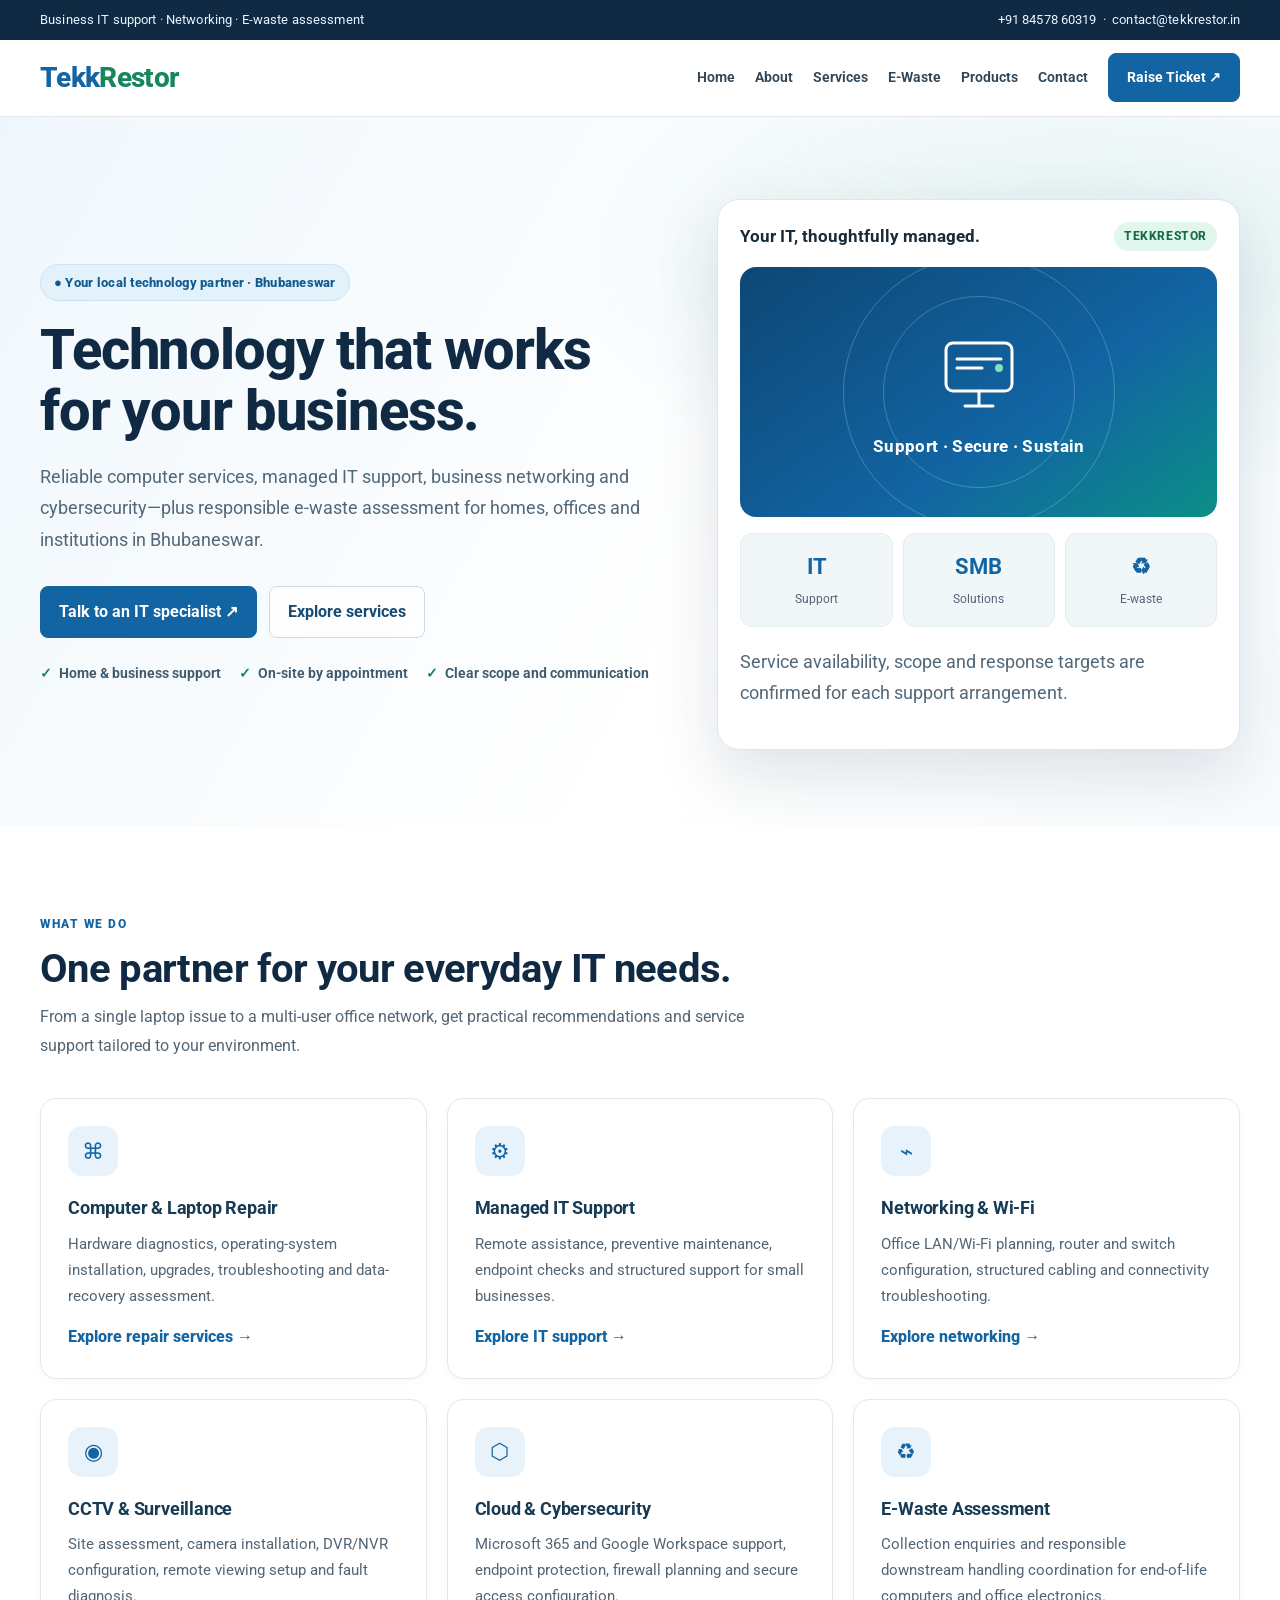
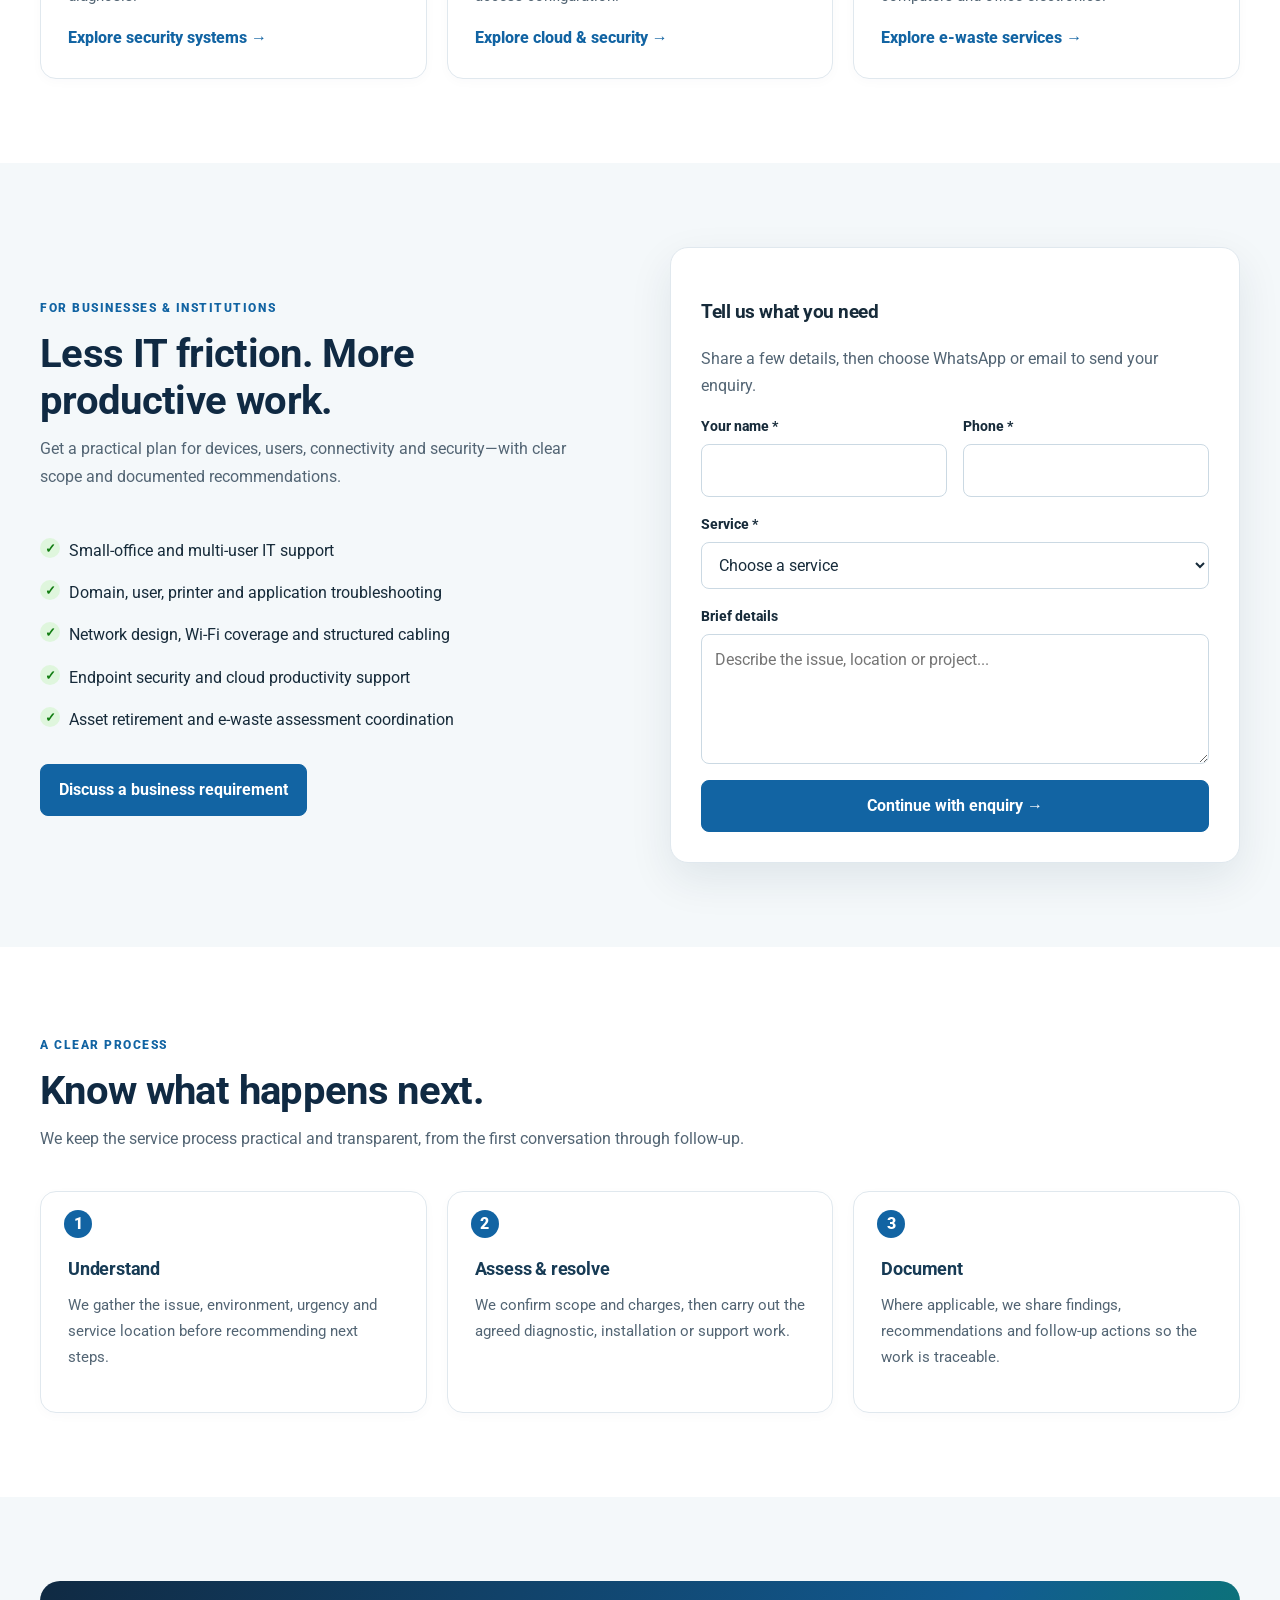
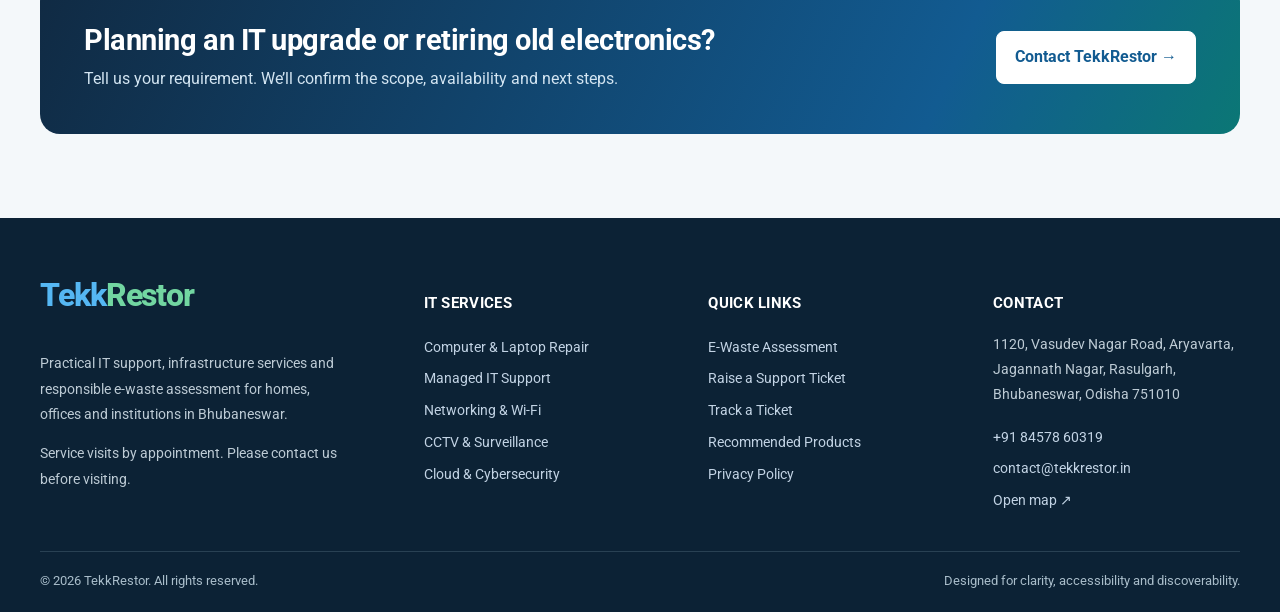
==== index.html @ 8ef77515 "Fix stylesheet link path in index.html" ====
<!doctype html>
<html lang="en-IN">
<head>
<meta charset="utf-8"><meta name="viewport" content="width=device-width,initial-scale=1">
<title>TekkRestor | Business IT Support, Computer Repair & E-Waste Bhubaneswar</title>
<meta name="description" content="TekkRestor provides computer repair, managed IT support, office networking, cybersecurity and e-waste assessment in Bhubaneswar, Odisha. Contact us for service enquiries.">
<link rel="canonical" href="https://tekkrestor.in/">
<meta name="theme-color" content="#1264a3"><meta property="og:type" content="website"><meta property="og:site_name" content="TekkRestor"><meta property="og:title" content="TekkRestor | Business IT Support & E-Waste Bhubaneswar"><meta property="og:description" content="Practical IT support, networking, cybersecurity and responsible e-waste assessment in Bhubaneswar."><meta property="og:url" content="https://tekkrestor.in/"><meta name="twitter:card" content="summary">
<script type="application/ld+json">{"@context":"https://schema.org","@type":"LocalBusiness","name":"TekkRestor","url":"https://tekkrestor.in/","telephone":"+91-8457860319","email":"contact@tekkrestor.in","address":{"@type":"PostalAddress","streetAddress":"1120, Vasudev Nagar Road, Aryavarta, Jagannath Nagar, Rasulgarh","addressLocality":"Bhubaneswar","addressRegion":"Odisha","postalCode":"751010","addressCountry":"IN"},"areaServed":[{"@type":"City","name":"Bhubaneswar"},{"@type":"AdministrativeArea","name":"Odisha"}],"description":"Computer repair, IT support, networking, cybersecurity and e-waste assessment services in Bhubaneswar, Odisha."}</script>
<link rel="stylesheet" href="assets/style.css">
<link rel="preconnect" href="https://fonts.googleapis.com">
<link rel="preconnect" href="https://fonts.gstatic.com" crossorigin>
<link href="https://fonts.googleapis.com/css2?family=Roboto:wght@400;500;600;700;800;900&display=swap" rel="stylesheet">
</head><body>
<div class="topbar"><div class="container"><span>Business IT support · Networking · E-waste assessment</span><span><a href="tel:+918457860319">+91 84578 60319</a> &nbsp;·&nbsp; <a href="mailto:contact@tekkrestor.in">contact@tekkrestor.in</a></span></div></div>
<header class="site-header"><div class="container nav"><a class="brand" href="/" aria-label="TekkRestor home"><span class="tekk">Tekk</span><span class="restor">Restor</span></a><button class="menu-toggle" aria-label="Toggle navigation" aria-expanded="false">☰</button><nav class="nav-links" aria-label="Main navigation"><a href="/">Home</a><a href="/about.html">About</a><a href="/services/">Services</a><a href="/e-waste-bhubaneswar/">E-Waste</a><a href="/products.html">Products</a><a href="/contact.html">Contact</a><a class="nav-cta" href="/tickets/">Raise Ticket ↗</a></nav></div></header>
<main>
<section class="hero"><div class="container hero-grid"><div><span class="eyebrow">● Your local technology partner · Bhubaneswar</span><h1>Technology that works for your business.</h1><p>Reliable computer services, managed IT support, business networking and cybersecurity—plus responsible e-waste assessment for homes, offices and institutions in Bhubaneswar.</p><div class="actions"><a class="btn" href="/contact.html">Talk to an IT specialist ↗</a><a class="btn secondary" href="/services/">Explore services</a></div><div class="trustline"><span>Home & business support</span><span>On-site by appointment</span><span>Clear scope and communication</span></div></div>
<div class="visual-card"><div class="visual-top"><strong>Your IT, thoughtfully managed.</strong><span class="live-pill">TEKKRESTOR</span></div><div class="orbit"><div style="position:relative;z-index:2;text-align:center"><svg width="100" height="100" viewBox="0 0 100 100" role="img" aria-label="Connected technology illustration"><rect x="17" y="18" width="66" height="48" rx="7" fill="none" stroke="white" stroke-width="3"/><path d="M36 81h28M50 66v15M28 34h44M28 43h25" stroke="white" stroke-width="3" stroke-linecap="round"/><circle cx="70" cy="43" r="4" fill="#7fe0c5"/></svg><div style="font-size:1.04rem;font-weight:750;letter-spacing:.02em">Support · Secure · Sustain</div></div></div><div class="metric-row"><div class="metric"><b>IT</b><span>Support</span></div><div class="metric"><b>SMB</b><span>Solutions</span></div><div class="metric"><b>♻</b><span>E-waste</span></div></div><p class="form-note">Service availability, scope and response targets are confirmed for each support arrangement.</p></div></div></section>
<section><div class="container"><div class="section-head"><span class="kicker">WHAT WE DO</span><h2>One partner for your everyday IT needs.</h2><p>From a single laptop issue to a multi-user office network, get practical recommendations and service support tailored to your environment.</p></div><div class="cards">
<article class="card"><div class="icon">⌘</div><h3>Computer & Laptop Repair</h3><p>Hardware diagnostics, operating-system installation, upgrades, troubleshooting and data-recovery assessment.</p><a class="text-link" href="/services/computer-repair.html">Explore repair services →</a></article>
<article class="card"><div class="icon">⚙</div><h3>Managed IT Support</h3><p>Remote assistance, preventive maintenance, endpoint checks and structured support for small businesses.</p><a class="text-link" href="/services/managed-it-support.html">Explore IT support →</a></article>
<article class="card"><div class="icon">⌁</div><h3>Networking & Wi-Fi</h3><p>Office LAN/Wi-Fi planning, router and switch configuration, structured cabling and connectivity troubleshooting.</p><a class="text-link" href="/services/networking-wifi.html">Explore networking →</a></article>
<article class="card"><div class="icon">◉</div><h3>CCTV & Surveillance</h3><p>Site assessment, camera installation, DVR/NVR configuration, remote viewing setup and fault diagnosis.</p><a class="text-link" href="/services/cctv-security.html">Explore security systems →</a></article>
<article class="card"><div class="icon">⬡</div><h3>Cloud & Cybersecurity</h3><p>Microsoft 365 and Google Workspace support, endpoint protection, firewall planning and secure access configuration.</p><a class="text-link" href="/services/cloud-cybersecurity.html">Explore cloud & security →</a></article>
<article class="card"><div class="icon">♻</div><h3>E-Waste Assessment</h3><p>Collection enquiries and responsible downstream handling coordination for end-of-life computers and office electronics.</p><a class="text-link" href="/e-waste-bhubaneswar/">Explore e-waste services →</a></article>
</div></div></section>
<section class="soft-section"><div class="container split"><div><span class="kicker">FOR BUSINESSES & INSTITUTIONS</span><div class="section-head"><h2>Less IT friction. More productive work.</h2><p>Get a practical plan for devices, users, connectivity and security—with clear scope and documented recommendations.</p></div><ul class="checklist"><li>Small-office and multi-user IT support</li><li>Domain, user, printer and application troubleshooting</li><li>Network design, Wi-Fi coverage and structured cabling</li><li>Endpoint security and cloud productivity support</li><li>Asset retirement and e-waste assessment coordination</li></ul><a class="btn" href="/contact.html">Discuss a business requirement</a></div>
<div class="form-card"><h3>Tell us what you need</h3><p class="muted">Share a few details, then choose WhatsApp or email to send your enquiry.</p><form data-lead-form><div class="form-grid"><div class="field"><label for="lead-name">Your name *</label><input id="lead-name" name="name" required autocomplete="name"></div><div class="field"><label for="lead-phone">Phone *</label><input id="lead-phone" name="phone" required type="tel" autocomplete="tel"></div><div class="field full"><label for="lead-service">Service *</label><select id="lead-service" name="service" required><option value="">Choose a service</option><option>Computer & Laptop Repair</option><option>Managed IT Support / AMC</option><option>Networking & Wi-Fi</option><option>CCTV & Surveillance</option><option>Cloud & Cybersecurity</option><option>E-Waste Assessment</option><option>Other</option></select></div><div class="field full"><label for="lead-message">Brief details</label><textarea id="lead-message" name="message" placeholder="Describe the issue, location or project..."></textarea></div><div class="field full"><button class="btn" type="submit">Continue with enquiry →</button></div></div></form><div class="hidden" data-lead-result aria-live="polite"></div></div></div></section>
<section><div class="container"><div class="section-head"><span class="kicker">A CLEAR PROCESS</span><h2>Know what happens next.</h2><p>We keep the service process practical and transparent, from the first conversation through follow-up.</p></div><div class="cards process"><article class="card"><h3>Understand</h3><p>We gather the issue, environment, urgency and service location before recommending next steps.</p></article><article class="card"><h3>Assess & resolve</h3><p>We confirm scope and charges, then carry out the agreed diagnostic, installation or support work.</p></article><article class="card"><h3>Document</h3><p>Where applicable, we share findings, recommendations and follow-up actions so the work is traceable.</p></article></div></div></section>
<section class="soft-section"><div class="container"><div class="cta-band"><div><h2>Planning an IT upgrade or retiring old electronics?</h2><p>Tell us your requirement. We’ll confirm the scope, availability and next steps.</p></div><a class="btn" href="/contact.html">Contact TekkRestor →</a></div></div></section>
</main><footer class="footer"><div class="container"><div class="footer-grid"><div><a class="brand" href="/"><span class="tekk">Tekk</span><span class="restor">Restor</span></a><p>Practical IT support, infrastructure services and responsible e-waste assessment for homes, offices and institutions in Bhubaneswar.</p><p>Service visits by appointment. Please contact us before visiting.</p></div><div><h3>IT SERVICES</h3><a href="/services/computer-repair.html">Computer & Laptop Repair</a><a href="/services/managed-it-support.html">Managed IT Support</a><a href="/services/networking-wifi.html">Networking & Wi-Fi</a><a href="/services/cctv-security.html">CCTV & Surveillance</a><a href="/services/cloud-cybersecurity.html">Cloud & Cybersecurity</a></div><div><h3>QUICK LINKS</h3><a href="/e-waste-bhubaneswar/">E-Waste Assessment</a><a href="/tickets/">Raise a Support Ticket</a><a href="/tickets/lookup.html">Track a Ticket</a><a href="/products.html">Recommended Products</a><a href="/privacy.html">Privacy Policy</a></div><div><h3>CONTACT</h3><p>1120, Vasudev Nagar Road, Aryavarta, Jagannath Nagar, Rasulgarh, Bhubaneswar, Odisha 751010</p><a href="tel:+918457860319">+91 84578 60319</a><a href="mailto:contact@tekkrestor.in">contact@tekkrestor.in</a><a target="_blank" rel="noopener" href="https://maps.google.com/?q=Vasudev+Nagar+Road+Rasulgarh+Bhubaneswar">Open map ↗</a></div></div><div class="copyright"><span>© <span data-year></span> TekkRestor. All rights reserved.</span><span>Designed for clarity, accessibility and discoverability.</span></div></div></footer><script src="/assets/site.js" defer></script></body></html>
---- assets/style.css ----
:root{--blue:#0f6cbd;--blue2:#0c3b5e;--teal:#0f6cbd;--ink:#242424;--muted:#616161;--line:#e1dfdd;--soft:#f5f5f5;--white:#fff;--green:#107c10;--brand-tint:#ebf3fc;--radius:12px;--shadow:0 8px 24px rgba(0,0,0,.08)}*{box-sizing:border-box}html{scroll-behavior:smooth}body{margin:0;font-family:Inter,ui-sans-serif,system-ui,-apple-system,"Segoe UI",sans-serif;color:var(--ink);background:#fff;line-height:1.6}a{color:inherit;text-decoration:none}button,input,select,textarea{font:inherit}img{max-width:100%;height:auto}.container{width:min(1160px,calc(100% - 40px));margin:auto}.topbar{background:var(--blue2);color:#eaf4ff;font-size:.86rem;padding:8px 0}.topbar .container{display:flex;justify-content:space-between;gap:15px;flex-wrap:wrap}.site-header{position:sticky;top:0;z-index:20;background:rgba(255,255,255,.96);backdrop-filter:blur(12px);border-bottom:1px solid var(--line)}.nav{min-height:78px;display:flex;align-items:center;justify-content:space-between;gap:22px}.brand{font-size:1.7rem;letter-spacing:-1.2px;font-weight:850;white-space:nowrap}.brand .tekk{color:#0f6cbd}.brand .restor{color:#18865b}.nav-links{display:flex;align-items:center;gap:21px;font-size:.92rem;font-weight:650}.nav-links a:hover{color:var(--teal)}.nav-cta,.btn{display:inline-flex;align-items:center;justify-content:center;gap:9px;padding:12px 18px;border-radius:10px;background:var(--blue);color:#fff;font-weight:750;border:1px solid var(--blue);cursor:pointer;transition:.2s}.nav-cta:hover,.btn:hover{background:var(--blue2);transform:translateY(-1px)}.btn.secondary{background:#fff;color:var(--blue);border-color:#c9d8e7}.btn.teal{background:var(--teal);border-color:var(--teal);color:#062d36}.btn.small{padding:9px 13px;font-size:.9rem}.menu-toggle{display:none;background:#fff;border:1px solid var(--line);padding:8px 12px;border-radius:9px}.hero{background:radial-gradient(circle at 90% 15%,rgba(19,168,158,.17),transparent 30%),linear-gradient(120deg,#f4f8fd,#fff 60%);padding:76px 0 70px;overflow:hidden}.hero-grid{display:grid;grid-template-columns:1.15fr .85fr;align-items:center;gap:54px}.eyebrow{display:inline-flex;align-items:center;gap:8px;color:#0f6cbd;background:#ebf3fc;border:1px solid #cfe4fa;border-radius:99px;padding:6px 12px;font-size:.82rem;font-weight:800;letter-spacing:.02em}.hero h1{font-size:clamp(2.35rem,4.5vw,4.1rem);line-height:1.08;letter-spacing:-2.1px;margin:19px 0;color:var(--blue2)}.hero p{font-size:1.12rem;color:var(--muted);max-width:650px}.actions{display:flex;flex-wrap:wrap;gap:12px;margin:26px 0}.trustline{display:flex;gap:18px;flex-wrap:wrap;color:#536578;font-size:.9rem;font-weight:650}.visual-card{background:#fff;border:1px solid #e0e9f2;border-radius:26px;padding:26px;box-shadow:var(--shadow);position:relative}.visual-top{display:flex;justify-content:space-between;align-items:center;margin-bottom:20px}.visual-top strong{font-size:1.05rem}.live-pill{background:#e5f8ee;color:#187a4c;padding:5px 10px;border-radius:30px;font-size:.75rem;font-weight:800}.orbit{height:210px;border-radius:18px;background:linear-gradient(145deg,#0f6cbd,#115ea3);display:grid;place-items:center;color:#fff;position:relative;overflow:hidden}.orbit:before,.orbit:after{content:"";position:absolute;border:1px solid rgba(255,255,255,.2);border-radius:50%;width:270px;height:270px}.orbit:after{width:190px;height:190px}.orbit-icon{font-size:4.3rem;z-index:1}.metric-row{display:grid;grid-template-columns:repeat(3,1fr);gap:10px;margin-top:16px}.metric{background:var(--soft);padding:13px 10px;border-radius:12px;text-align:center}.metric b{display:block;font-size:1.35rem;color:var(--blue)}.metric span{font-size:.76rem;color:var(--muted)}section{padding:74px 0}.section-head{max-width:740px;margin-bottom:34px}.section-head.center{text-align:center;margin-left:auto;margin-right:auto}.kicker{font-weight:850;color:#0f6cbd;text-transform:uppercase;letter-spacing:.1em;font-size:.76rem}.section-head h2{font-size:clamp(1.8rem,3vw,2.7rem);line-height:1.15;letter-spacing:-1px;color:var(--blue2);margin:10px 0}.section-head p{color:var(--muted);margin:0}.soft-section{background:var(--soft)}.cards{display:grid;grid-template-columns:repeat(3,1fr);gap:18px}.card{border:1px solid var(--line);border-radius:var(--radius);padding:24px;background:#fff;box-shadow:0 4px 18px rgba(20,52,88,.035)}.card:hover{box-shadow:var(--shadow);transform:translateY(-2px);transition:.2s}.icon{width:48px;height:48px;display:grid;place-items:center;background:#ebf3fc;border-radius:13px;font-size:1.5rem;margin-bottom:17px}.card h3{margin:0 0 8px;color:var(--blue2);font-size:1.15rem}.card p{margin:0 0 15px;color:var(--muted);font-size:.95rem}.text-link{font-weight:800;color:#0f6cbd}.split{display:grid;grid-template-columns:1fr 1fr;gap:48px;align-items:center}.checklist{list-style:none;padding:0;margin:22px 0}.checklist li{padding:8px 0 8px 29px;position:relative}.checklist li:before{content:'✓';position:absolute;left:0;top:8px;width:20px;height:20px;border-radius:50%;display:grid;place-items:center;background:#dff6dd;color:#107c10;font-weight:900;font-size:.8rem}.process{display:grid;grid-template-columns:repeat(3,1fr);gap:16px;counter-reset:step}.process .card{position:relative;padding-top:58px}.process .card:before{counter-increment:step;content:counter(step);position:absolute;top:18px;left:23px;width:28px;height:28px;display:grid;place-items:center;border-radius:50%;background:var(--blue);color:#fff;font-weight:850}.cta-band{background:linear-gradient(120deg,#0c3b5e,#0f6cbd);color:#fff;border-radius:24px;padding:36px 40px;display:flex;align-items:center;justify-content:space-between;gap:25px}.cta-band h2{font-size:1.8rem;line-height:1.2;margin:0 0 8px}.cta-band p{color:#d3e5f2;margin:0}.cta-band .btn{background:var(--teal);color:#072c34;border-color:var(--teal);white-space:nowrap}.form-card{background:#fff;border:1px solid var(--line);border-radius:20px;padding:28px;box-shadow:var(--shadow)}.form-grid{display:grid;grid-template-columns:1fr 1fr;gap:16px}.field{display:flex;flex-direction:column;gap:6px}.field.full{grid-column:1/-1}.field label{font-weight:750;font-size:.88rem}.field input,.field select,.field textarea{border:1px solid #cbd7e3;border-radius:9px;padding:11px 12px;background:#fff;color:var(--ink);width:100%}.field textarea{min-height:130px;resize:vertical}.field input:focus,.field select:focus,.field textarea:focus{outline:3px solid #96c6fa;border-color:var(--teal)}.form-note{font-size:.82rem;color:var(--muted)}.sla{padding:12px 14px;background:#f0f7ff;border:1px solid #cfe4fa;border-radius:10px;color:#0c3b5e;font-size:.88rem}.notice{padding:14px;border-radius:10px;background:#fff8e6;border:1px solid #f0dfab;color:#725c16}.success{padding:20px;border:1px solid #a8e2bf;background:#effbf3;border-radius:12px}.faq details{padding:17px 0;border-bottom:1px solid var(--line)}.faq summary{font-weight:800;cursor:pointer}.faq details p{color:var(--muted)}.footer{background:#0b2343;color:#d8e5f2;padding:54px 0 20px}.footer-grid{display:grid;grid-template-columns:1.4fr 1fr 1fr 1fr;gap:30px}.footer .brand{display:inline-block;margin-bottom:12px}.footer h3{color:#fff;font-size:1rem}.footer a{display:block;color:#c2d3e4;padding:4px 0;font-size:.9rem}.footer a:hover{color:#96c6fa}.footer p{font-size:.9rem;color:#c8c6c4}.copyright{border-top:1px solid #484644;margin-top:34px;padding-top:18px;display:flex;justify-content:space-between;gap:12px;flex-wrap:wrap;color:#c8c6c4;font-size:.82rem}.page-hero{padding:58px 0;background:linear-gradient(120deg,#f5f5f5,#ebf3fc)}.page-hero h1{font-size:clamp(2rem,4vw,3.3rem);line-height:1.12;letter-spacing:-1.4px;color:var(--blue2);margin:12px 0}.breadcrumbs{font-size:.83rem;color:var(--muted)}.tag{display:inline-block;border-radius:99px;background:#ebf3fc;color:#0c3b5e;padding:5px 10px;font-size:.78rem;font-weight:800}.ticket-id{font-size:clamp(1.7rem,4vw,2.5rem);font-weight:900;color:var(--blue);letter-spacing:.04em}.hidden{display:none!important}.muted{color:var(--muted)}@media(max-width:940px){.nav-links{gap:12px;font-size:.85rem}.hero-grid{gap:30px}.cards{grid-template-columns:repeat(2,1fr)}.footer-grid{grid-template-columns:repeat(2,1fr)}}@media(max-width:760px){.container{width:min(100% - 28px,1160px)}.nav{min-height:68px}.menu-toggle{display:block}.nav-links{display:none;position:absolute;top:68px;left:0;right:0;background:#fff;border-bottom:1px solid var(--line);padding:18px 22px 22px;flex-direction:column;align-items:stretch;gap:8px}.nav-links.open{display:flex}.nav-links a{padding:8px}.nav-cta{display:block;text-align:center}.hero{padding:48px 0}.hero-grid,.split{grid-template-columns:1fr}.hero h1{letter-spacing:-1.4px}.visual-card{max-width:520px;margin:auto}.cards,.process{grid-template-columns:1fr}.form-grid{grid-template-columns:1fr}.field.full{grid-column:auto}section{padding:54px 0}.cta-band{padding:27px;align-items:flex-start;flex-direction:column}.footer-grid{grid-template-columns:1fr 1fr}}@media(max-width:450px){.footer-grid{grid-template-columns:1fr}.metric-row{grid-template-columns:1fr 1fr 1fr}.topbar .container{font-size:.78rem}.brand{font-size:1.5rem}}

/* Fluent-inspired interaction and accessibility refinements */
:where(a,button,input,select,textarea,summary):focus-visible{outline:2px solid #0f6cbd;outline-offset:3px}
.btn,.nav-cta{border-radius:6px;transition:background-color .16s ease,border-color .16s ease,box-shadow .16s ease}
.btn:hover,.nav-cta:hover{box-shadow:0 3px 8px rgba(0,0,0,.12)}
.card,.visual-card,.form-card{border-radius:12px}
@media(prefers-reduced-motion:reduce){html{scroll-behavior:auto}*,*::before,*::after{transition:none!important;animation:none!important}}

/* Anti-spam honeypot: visually hidden but not display:none so basic bots can still encounter it. */
.honeypot { position:absolute !important; left:-10000px !important; width:1px !important; height:1px !important; overflow:hidden !important; }
@media print { .site-header, .topbar, .footer, form, .btn { display:none !important; } body { background:#fff !important; color:#000 !important; } .ticket-id { overflow-wrap:anywhere; } }


/* TekkRestor refined visual system — clean editorial layout, Microsoft-inspired blue */
:root{--blue:#1264a3;--blue2:#102a43;--teal:#0b8f87;--ink:#172b3a;--muted:#536574;--line:#dce5eb;--soft:#f3f7fa;--brand-tint:#eaf4fb;--green:#16865b;--radius:16px;--shadow:0 16px 44px rgba(16,42,67,.09)}
body{font-family:"Segoe UI",Inter,ui-sans-serif,system-ui,-apple-system,sans-serif;line-height:1.65;color:var(--ink);letter-spacing:-.01em}
.container{width:min(1200px,calc(100% - 48px))}
.topbar{background:#102a43;padding:9px 0;font-size:.82rem;letter-spacing:.01em}
.site-header{background:rgba(255,255,255,.94);border-bottom:1px solid rgba(220,229,235,.85)}
.nav{min-height:76px;gap:26px}.brand{font-size:1.72rem;letter-spacing:-1.4px}.brand .tekk{color:#1264a3}.brand .restor{color:#16865b}
.nav-links{gap:20px;font-size:.89rem;color:#2f4658}.nav-links a:not(.nav-cta){padding:9px 0;position:relative}.nav-links a:not(.nav-cta):after{content:"";position:absolute;left:0;right:100%;bottom:1px;height:2px;background:#1264a3;transition:right .18s}.nav-links a:not(.nav-cta):hover:after{right:0}
.nav-cta,.btn{border-radius:8px;font-weight:700;padding:12px 18px;box-shadow:none}.btn:hover,.nav-cta:hover{transform:translateY(-1px);box-shadow:0 8px 18px rgba(18,100,163,.18)}
.hero{padding:82px 0 76px;background:radial-gradient(ellipse at 82% 20%,rgba(11,143,135,.12),transparent 32%),linear-gradient(120deg,#f0f7fc 0%,#fff 60%,#f7fbfd 100%)}
.hero-grid{grid-template-columns:1.08fr .92fr;gap:64px}.eyebrow{background:#e3f1fb;border-color:#cce3f4;color:#125b91;padding:7px 13px}.hero h1{font-size:clamp(2.55rem,4.4vw,4.35rem);letter-spacing:-2.7px;line-height:1.04;color:#102a43;max-width:760px}.hero p{font-size:1.13rem;line-height:1.75;max-width:620px;color:#526878}.actions{margin:30px 0 24px}.btn.secondary{background:rgba(255,255,255,.86);border-color:#cbdbe6;color:#154b73}.trustline{gap:12px 18px;font-size:.87rem;color:#3d596d}.trustline span:before{content:"✓";color:#16865b;font-weight:900;margin-right:7px}
.visual-card{border-radius:22px;padding:22px;box-shadow:0 24px 64px rgba(16,42,67,.13);border-color:#dbe7ee}.visual-top{margin-bottom:16px}.live-pill{background:#e1f6ed;color:#176d4a;letter-spacing:.05em}.orbit{height:250px;border-radius:16px;background:linear-gradient(145deg,#0d4775,#1264a3 60%,#0b8f87);isolation:isolate}.orbit:before,.orbit:after{border-color:rgba(255,255,255,.22)}.orbit-icon{font-size:4rem}.metric{background:#f1f6f9;border:1px solid #e4edf2;padding:15px 10px}.metric b{color:#1264a3}.metric span{font-size:.77rem}
section{padding:84px 0}.section-head{margin-bottom:38px}.kicker{color:#1264a3;letter-spacing:.13em;font-size:.73rem}.section-head h2{font-size:clamp(1.95rem,3.1vw,2.8rem);letter-spacing:-1.3px;color:#102a43}.section-head p{font-size:1.02rem;line-height:1.75;max-width:720px}.cards{gap:20px}.card{padding:27px;border-radius:16px;border-color:#e0e8ee;box-shadow:0 3px 12px rgba(16,42,67,.025);transition:transform .2s,box-shadow .2s,border-color .2s}.card:hover{transform:translateY(-4px);border-color:#bfd9eb;box-shadow:0 16px 34px rgba(16,42,67,.09)}.icon{width:50px;height:50px;border-radius:14px;background:#e7f2fa;color:#1264a3;font-size:1.4rem}.card h3{font-size:1.12rem;letter-spacing:-.3px;color:#173b55}.card p{line-height:1.72}.text-link{color:#1264a3}.soft-section{background:#f4f8fa}.split{gap:60px}.form-card{border-radius:18px;padding:30px;border-color:#e0e8ee}.field input,.field select,.field textarea{border-color:#cbd9e3;border-radius:8px;padding:12px 13px}.field input:focus,.field select:focus,.field textarea:focus{outline:3px solid #c8e4f8;border-color:#1264a3}.cta-band{background:linear-gradient(115deg,#102a43,#125b91 75%,#0b7775);border-radius:20px;padding:42px 44px}.cta-band h2{letter-spacing:-.8px}.cta-band .btn{background:#fff;color:#125b91;border-color:#fff}.cta-band .btn:hover{background:#eaf4fb}.process .card{padding-top:62px}.process .card:before{background:#1264a3}.footer{background:#0c2235;padding-top:58px}.footer-grid{gap:38px}.footer h3{font-size:.95rem;letter-spacing:.02em}.footer p{line-height:1.75;color:#bdcbd5}.footer a{transition:color .15s}.copyright{border-color:#294153;color:#a9bdca}.page-hero{background:linear-gradient(110deg,#edf5fb,#f8fbfd);padding:66px 0}.page-hero h1{color:#102a43;letter-spacing:-1.8px}.tag{background:#e7f2fa;color:#124e7c}.sla{background:#edf6fc;border-color:#d2e7f5}.ticket-id{color:#1264a3}
:where(a,button,input,select,textarea,summary):focus-visible{outline:3px solid #7fc1ee;outline-offset:3px}
@media(max-width:940px){.hero-grid{gap:34px}.nav-links{gap:12px}.split{gap:34px}}
@media(max-width:760px){.container{width:min(100% - 30px,1200px)}.hero{padding:52px 0 48px}.hero-grid,.split{grid-template-columns:1fr}.hero h1{font-size:clamp(2.35rem,10vw,3.4rem);letter-spacing:-1.8px}.visual-card{width:100%}.orbit{height:210px}section{padding:60px 0}.section-head{margin-bottom:28px}.cta-band{padding:28px}.nav-links{top:68px}}
@media(prefers-reduced-motion:reduce){.card,.nav-links a:after{transition:none}}


/* Roboto typography refresh: clearer, more contemporary heading hierarchy */
body,button,input,select,textarea{font-family:"Roboto",Arial,sans-serif;letter-spacing:0}
.brand{font-family:"Roboto",Arial,sans-serif;font-weight:800;letter-spacing:-.65px}
h1,h2,h3,h4,h5,h6,.section-head h2,.hero h1,.page-hero h1,.cta-band h2,.card h3{font-family:"Roboto",Arial,sans-serif;font-weight:700;letter-spacing:-.45px}
.hero h1{font-weight:800;letter-spacing:-1.15px;line-height:1.08}
.section-head h2{font-weight:700;letter-spacing:-.65px;line-height:1.18}
.page-hero h1{font-weight:750;letter-spacing:-.8px}
.card h3{font-weight:700;letter-spacing:-.2px}
.nav-links,.btn,.nav-cta,.kicker,.eyebrow{font-family:"Roboto",Arial,sans-serif}
@media(max-width:760px){.hero h1{letter-spacing:-.75px}.section-head h2{letter-spacing:-.35px}}

/* Footer wordmark refinement: stronger brand anchor within the footer grid */
.footer-grid > div:first-child .brand{font-size:clamp(2rem,2.5vw,2.45rem);font-weight:800;letter-spacing:-1.1px;line-height:1.12;margin:0 0 18px;display:inline-flex;align-items:baseline;gap:0;padding:2px 0 5px}
.footer-grid > div:first-child .brand .tekk{color:#55b7f3}
.footer-grid > div:first-child .brand .restor{color:#72d6a1}
.footer-grid > div:first-child p{max-width:310px}
@media(max-width:760px){.footer-grid > div:first-child .brand{font-size:2.15rem;margin-bottom:14px}}
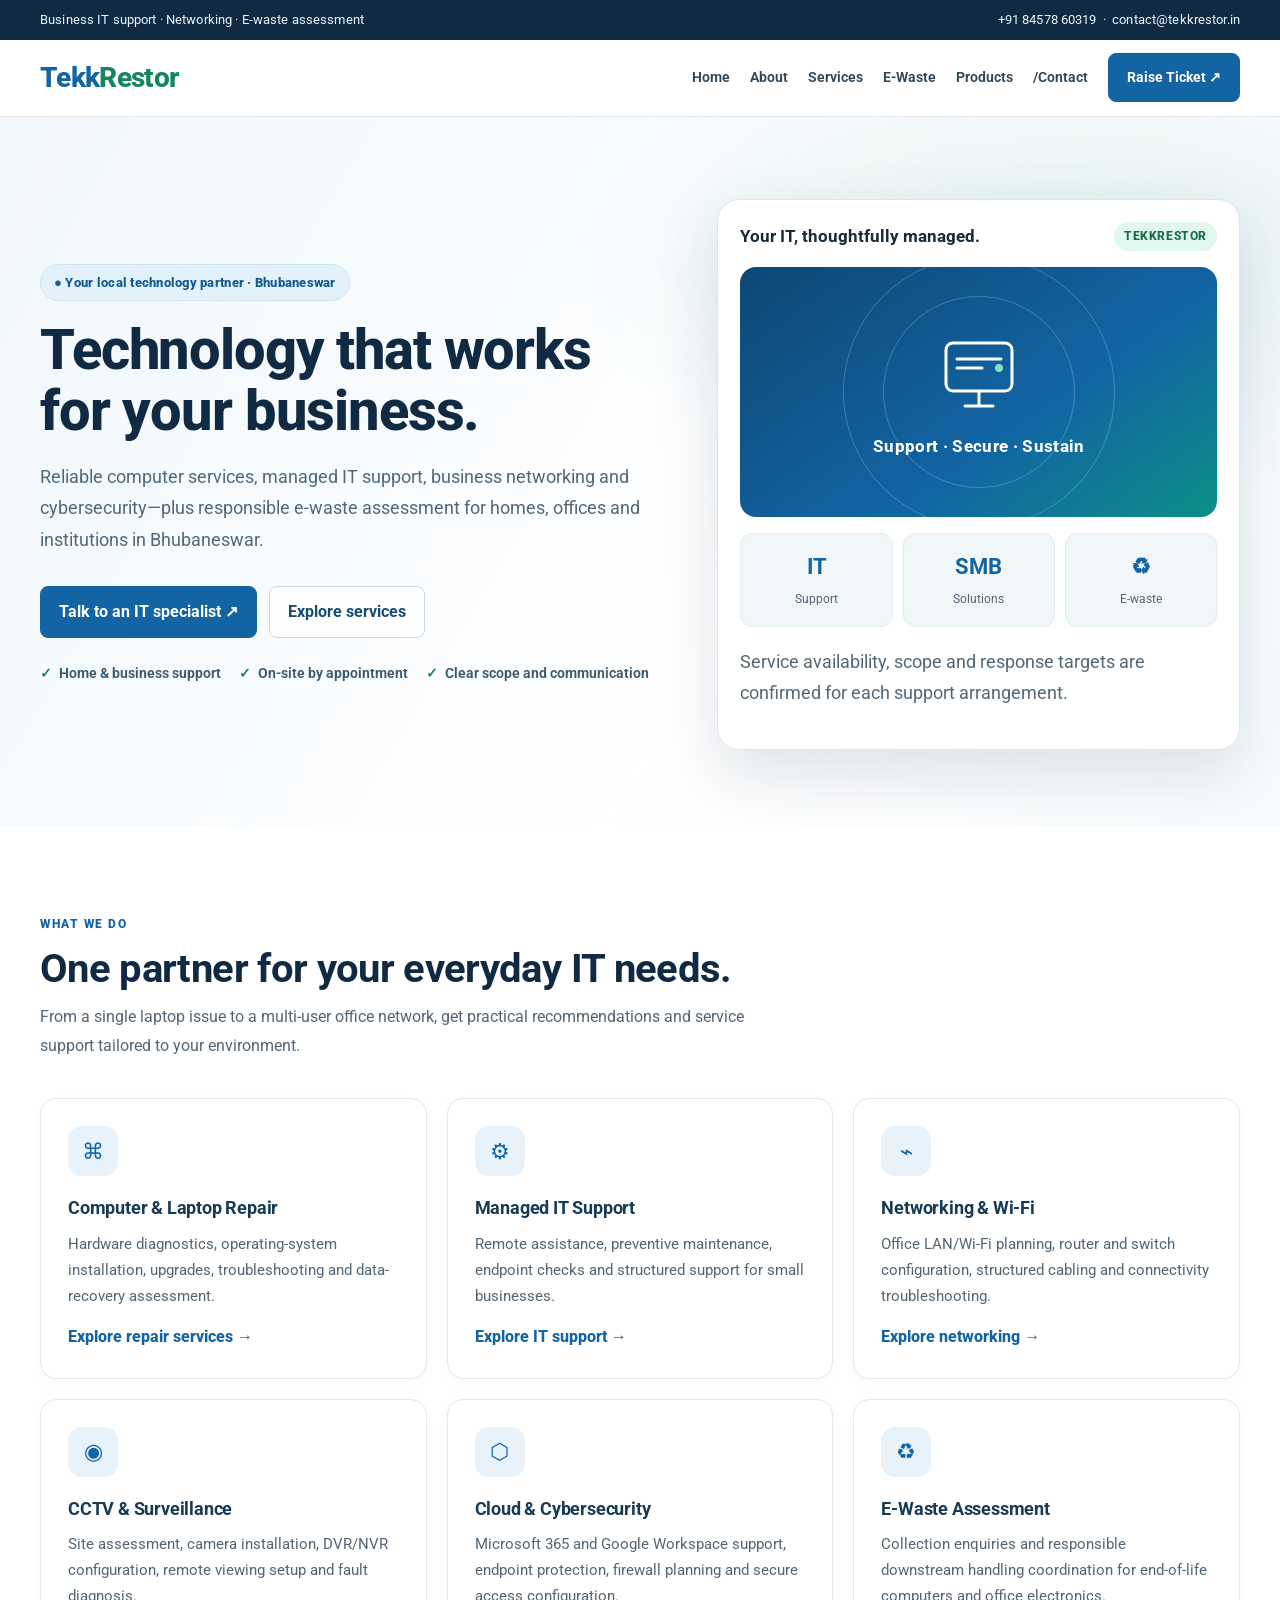
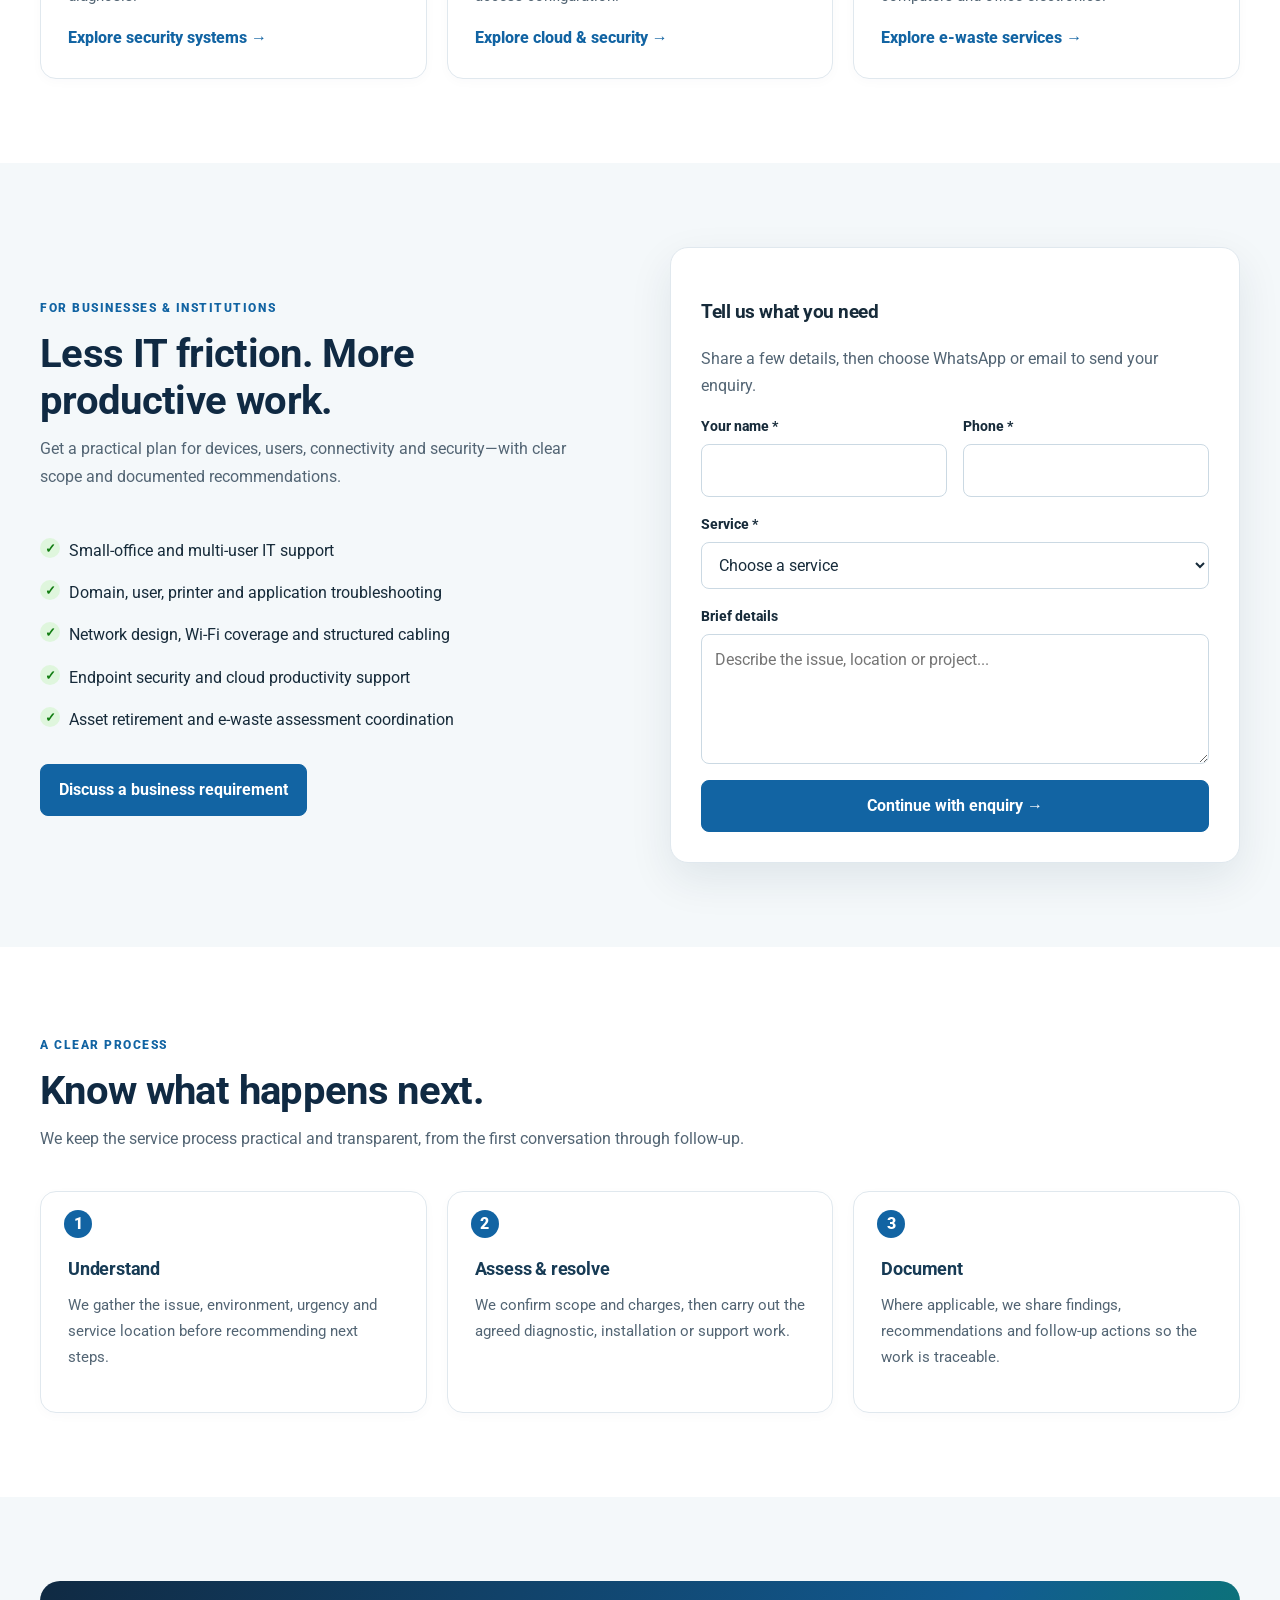
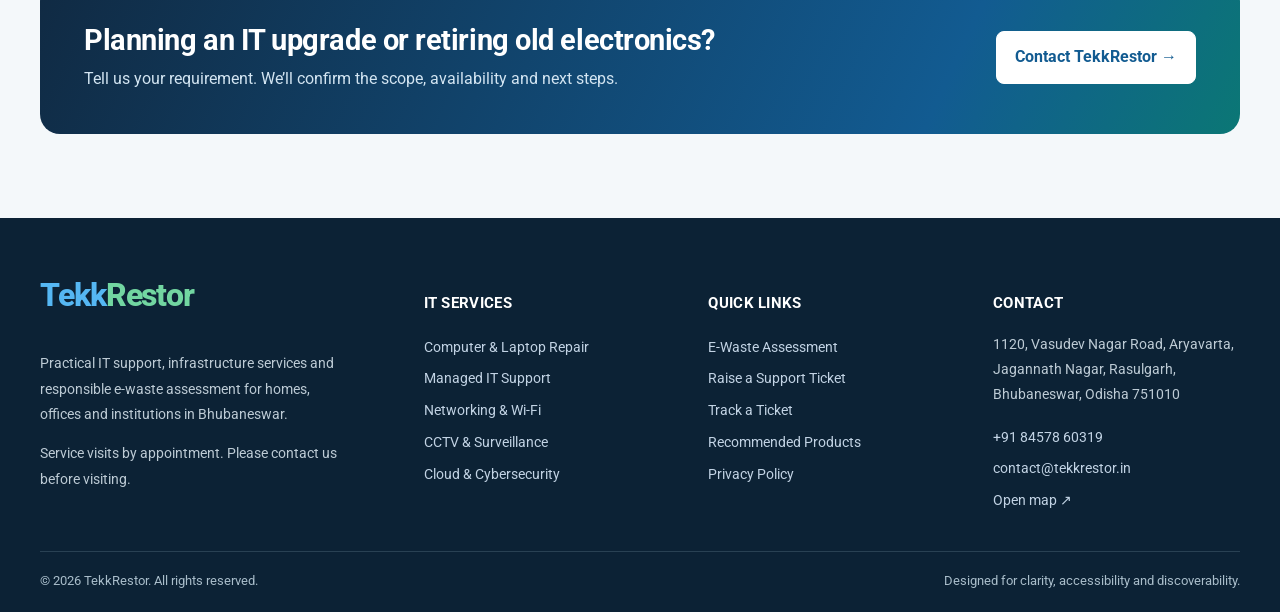
==== commit ed6ec359: "Fix header links in index.html" ====
--- a/index.html
+++ b/index.html
@@ -13,17 +13,17 @@
 <link href="https://fonts.googleapis.com/css2?family=Roboto:wght@400;500;600;700;800;900&display=swap" rel="stylesheet">
 </head><body>
 <div class="topbar"><div class="container"><span>Business IT support · Networking · E-waste assessment</span><span><a href="tel:+918457860319">+91 84578 60319</a> &nbsp;·&nbsp; <a href="mailto:contact@tekkrestor.in">contact@tekkrestor.in</a></span></div></div>
-<header class="site-header"><div class="container nav"><a class="brand" href="/" aria-label="TekkRestor home"><span class="tekk">Tekk</span><span class="restor">Restor</span></a><button class="menu-toggle" aria-label="Toggle navigation" aria-expanded="false">☰</button><nav class="nav-links" aria-label="Main navigation"><a href="/">Home</a><a href="/about.html">About</a><a href="/services/">Services</a><a href="/e-waste-bhubaneswar/">E-Waste</a><a href="/products.html">Products</a><a href="/contact.html">Contact</a><a class="nav-cta" href="/tickets/">Raise Ticket ↗</a></nav></div></header>
+<header class="site-header"><div class="container nav"><a class="brand" href="/" aria-label="TekkRestor home"><span class="tekk">Tekk</span><span class="restor">Restor</span></a><button class="menu-toggle" aria-label="Toggle navigation" aria-expanded="false">☰</button><nav class="nav-links" aria-label="Main navigation"><a href="/">Home</a><a href="/about.html">About</a><a href="/services/">Services</a><a href="/e-waste-bhubaneswar/">E-Waste</a><a href="/products.html">Products</a><a href="contact.html">/Contact</a><a class="nav-cta" href="/tickets/">Raise Ticket ↗</a></nav></div></header>
 <main>
 <section class="hero"><div class="container hero-grid"><div><span class="eyebrow">● Your local technology partner · Bhubaneswar</span><h1>Technology that works for your business.</h1><p>Reliable computer services, managed IT support, business networking and cybersecurity—plus responsible e-waste assessment for homes, offices and institutions in Bhubaneswar.</p><div class="actions"><a class="btn" href="/contact.html">Talk to an IT specialist ↗</a><a class="btn secondary" href="/services/">Explore services</a></div><div class="trustline"><span>Home & business support</span><span>On-site by appointment</span><span>Clear scope and communication</span></div></div>
 <div class="visual-card"><div class="visual-top"><strong>Your IT, thoughtfully managed.</strong><span class="live-pill">TEKKRESTOR</span></div><div class="orbit"><div style="position:relative;z-index:2;text-align:center"><svg width="100" height="100" viewBox="0 0 100 100" role="img" aria-label="Connected technology illustration"><rect x="17" y="18" width="66" height="48" rx="7" fill="none" stroke="white" stroke-width="3"/><path d="M36 81h28M50 66v15M28 34h44M28 43h25" stroke="white" stroke-width="3" stroke-linecap="round"/><circle cx="70" cy="43" r="4" fill="#7fe0c5"/></svg><div style="font-size:1.04rem;font-weight:750;letter-spacing:.02em">Support · Secure · Sustain</div></div></div><div class="metric-row"><div class="metric"><b>IT</b><span>Support</span></div><div class="metric"><b>SMB</b><span>Solutions</span></div><div class="metric"><b>♻</b><span>E-waste</span></div></div><p class="form-note">Service availability, scope and response targets are confirmed for each support arrangement.</p></div></div></section>
 <section><div class="container"><div class="section-head"><span class="kicker">WHAT WE DO</span><h2>One partner for your everyday IT needs.</h2><p>From a single laptop issue to a multi-user office network, get practical recommendations and service support tailored to your environment.</p></div><div class="cards">
-<article class="card"><div class="icon">⌘</div><h3>Computer & Laptop Repair</h3><p>Hardware diagnostics, operating-system installation, upgrades, troubleshooting and data-recovery assessment.</p><a class="text-link" href="/services/computer-repair.html">Explore repair services →</a></article>
-<article class="card"><div class="icon">⚙</div><h3>Managed IT Support</h3><p>Remote assistance, preventive maintenance, endpoint checks and structured support for small businesses.</p><a class="text-link" href="/services/managed-it-support.html">Explore IT support →</a></article>
-<article class="card"><div class="icon">⌁</div><h3>Networking & Wi-Fi</h3><p>Office LAN/Wi-Fi planning, router and switch configuration, structured cabling and connectivity troubleshooting.</p><a class="text-link" href="/services/networking-wifi.html">Explore networking →</a></article>
-<article class="card"><div class="icon">◉</div><h3>CCTV & Surveillance</h3><p>Site assessment, camera installation, DVR/NVR configuration, remote viewing setup and fault diagnosis.</p><a class="text-link" href="/services/cctv-security.html">Explore security systems →</a></article>
-<article class="card"><div class="icon">⬡</div><h3>Cloud & Cybersecurity</h3><p>Microsoft 365 and Google Workspace support, endpoint protection, firewall planning and secure access configuration.</p><a class="text-link" href="/services/cloud-cybersecurity.html">Explore cloud & security →</a></article>
-<article class="card"><div class="icon">♻</div><h3>E-Waste Assessment</h3><p>Collection enquiries and responsible downstream handling coordination for end-of-life computers and office electronics.</p><a class="text-link" href="/e-waste-bhubaneswar/">Explore e-waste services →</a></article>
+<article class="card"><div class="icon">⌘</div><h3>Computer & Laptop Repair</h3><p>Hardware diagnostics, operating-system installation, upgrades, troubleshooting and data-recovery assessment.</p><a class="text-link" href="services/computer-repair.html">Explore repair services →</a></article>
+<article class="card"><div class="icon">⚙</div><h3>Managed IT Support</h3><p>Remote assistance, preventive maintenance, endpoint checks and structured support for small businesses.</p><a class="text-link" href="services/managed-it-support.html">Explore IT support →</a></article>
+<article class="card"><div class="icon">⌁</div><h3>Networking & Wi-Fi</h3><p>Office LAN/Wi-Fi planning, router and switch configuration, structured cabling and connectivity troubleshooting.</p><a class="text-link" href="services/networking-wifi.html">Explore networking →</a></article>
+<article class="card"><div class="icon">◉</div><h3>CCTV & Surveillance</h3><p>Site assessment, camera installation, DVR/NVR configuration, remote viewing setup and fault diagnosis.</p><a class="text-link" href="services/cctv-security.html">Explore security systems →</a></article>
+<article class="card"><div class="icon">⬡</div><h3>Cloud & Cybersecurity</h3><p>Microsoft 365 and Google Workspace support, endpoint protection, firewall planning and secure access configuration.</p><a class="text-link" href="services/cloud-cybersecurity.html">Explore cloud & security →</a></article>
+<article class="card"><div class="icon">♻</div><h3>E-Waste Assessment</h3><p>Collection enquiries and responsible downstream handling coordination for end-of-life computers and office electronics.</p><a class="text-link" href="e-waste-bhubaneswar/">Explore e-waste services →</a></article>
 </div></div></section>
 <section class="soft-section"><div class="container split"><div><span class="kicker">FOR BUSINESSES & INSTITUTIONS</span><div class="section-head"><h2>Less IT friction. More productive work.</h2><p>Get a practical plan for devices, users, connectivity and security—with clear scope and documented recommendations.</p></div><ul class="checklist"><li>Small-office and multi-user IT support</li><li>Domain, user, printer and application troubleshooting</li><li>Network design, Wi-Fi coverage and structured cabling</li><li>Endpoint security and cloud productivity support</li><li>Asset retirement and e-waste assessment coordination</li></ul><a class="btn" href="/contact.html">Discuss a business requirement</a></div>
 <div class="form-card"><h3>Tell us what you need</h3><p class="muted">Share a few details, then choose WhatsApp or email to send your enquiry.</p><form data-lead-form><div class="form-grid"><div class="field"><label for="lead-name">Your name *</label><input id="lead-name" name="name" required autocomplete="name"></div><div class="field"><label for="lead-phone">Phone *</label><input id="lead-phone" name="phone" required type="tel" autocomplete="tel"></div><div class="field full"><label for="lead-service">Service *</label><select id="lead-service" name="service" required><option value="">Choose a service</option><option>Computer & Laptop Repair</option><option>Managed IT Support / AMC</option><option>Networking & Wi-Fi</option><option>CCTV & Surveillance</option><option>Cloud & Cybersecurity</option><option>E-Waste Assessment</option><option>Other</option></select></div><div class="field full"><label for="lead-message">Brief details</label><textarea id="lead-message" name="message" placeholder="Describe the issue, location or project..."></textarea></div><div class="field full"><button class="btn" type="submit">Continue with enquiry →</button></div></div></form><div class="hidden" data-lead-result aria-live="polite"></div></div></div></section>
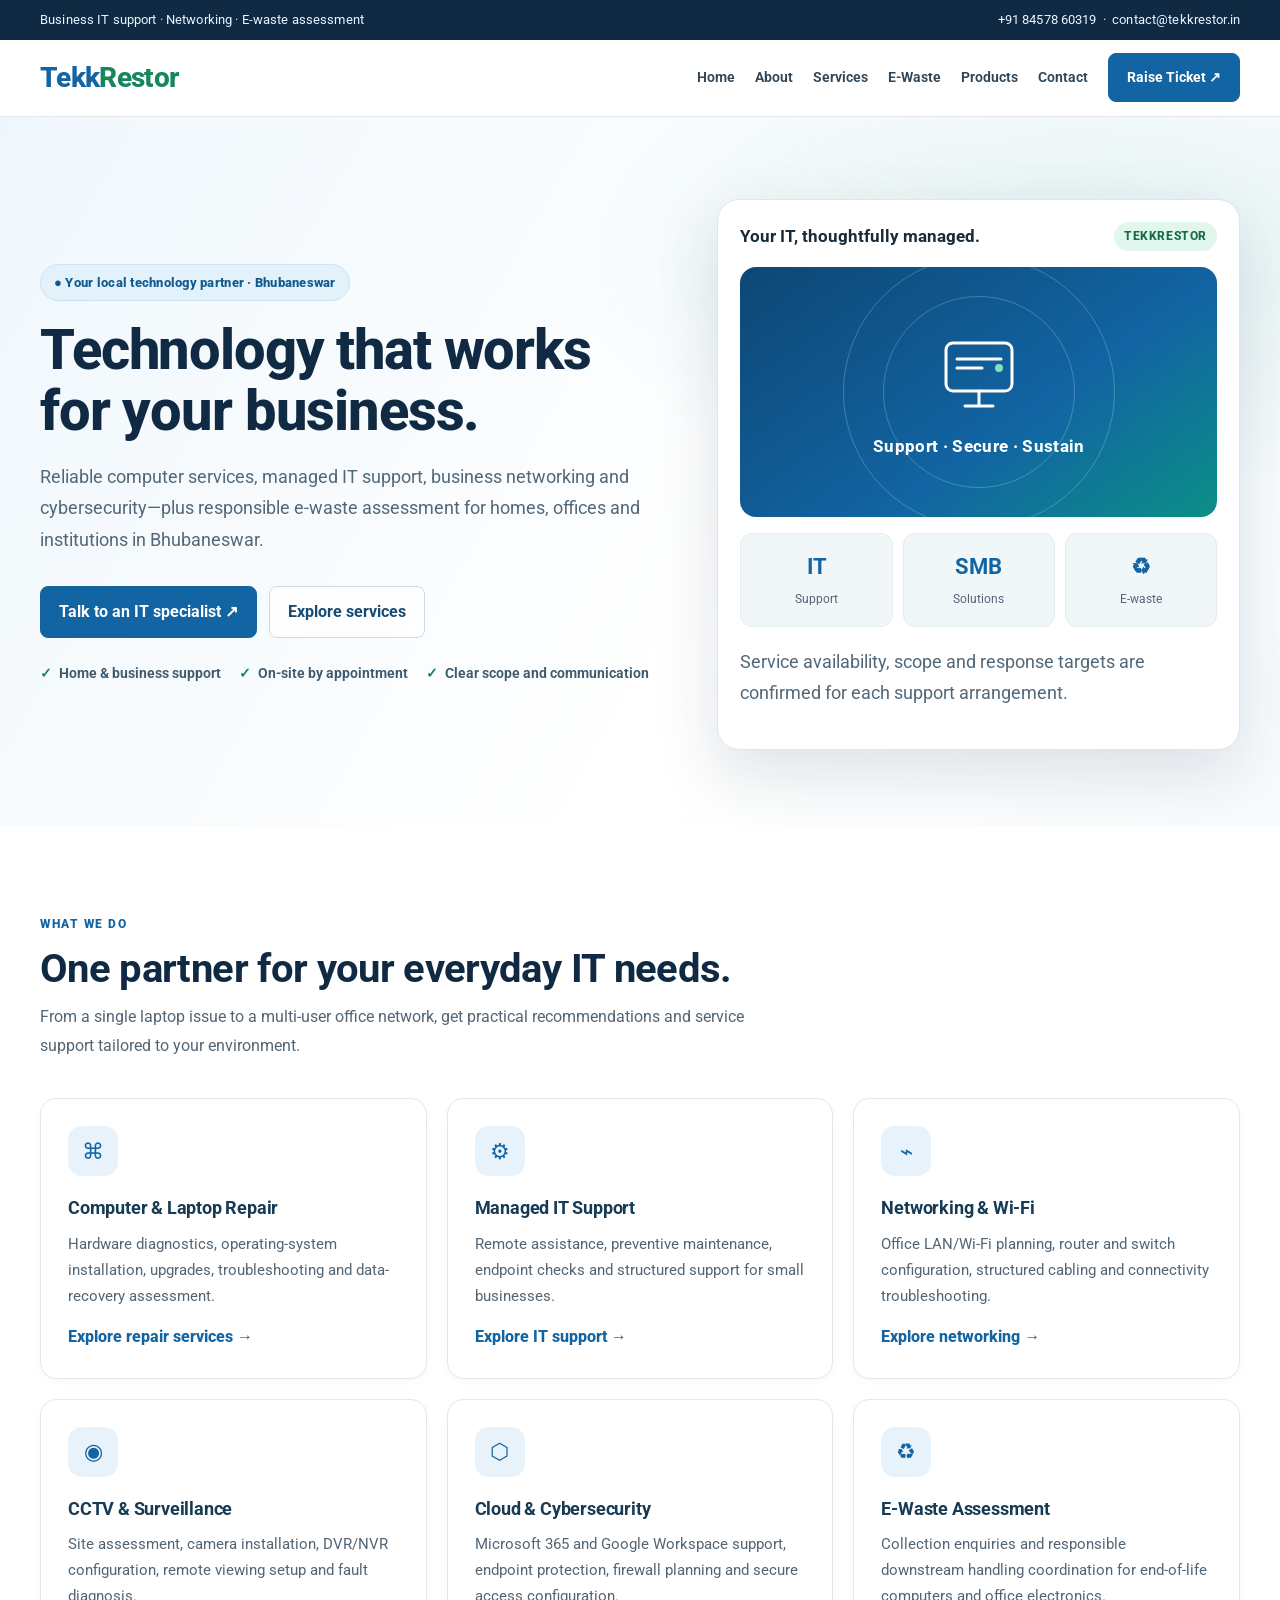
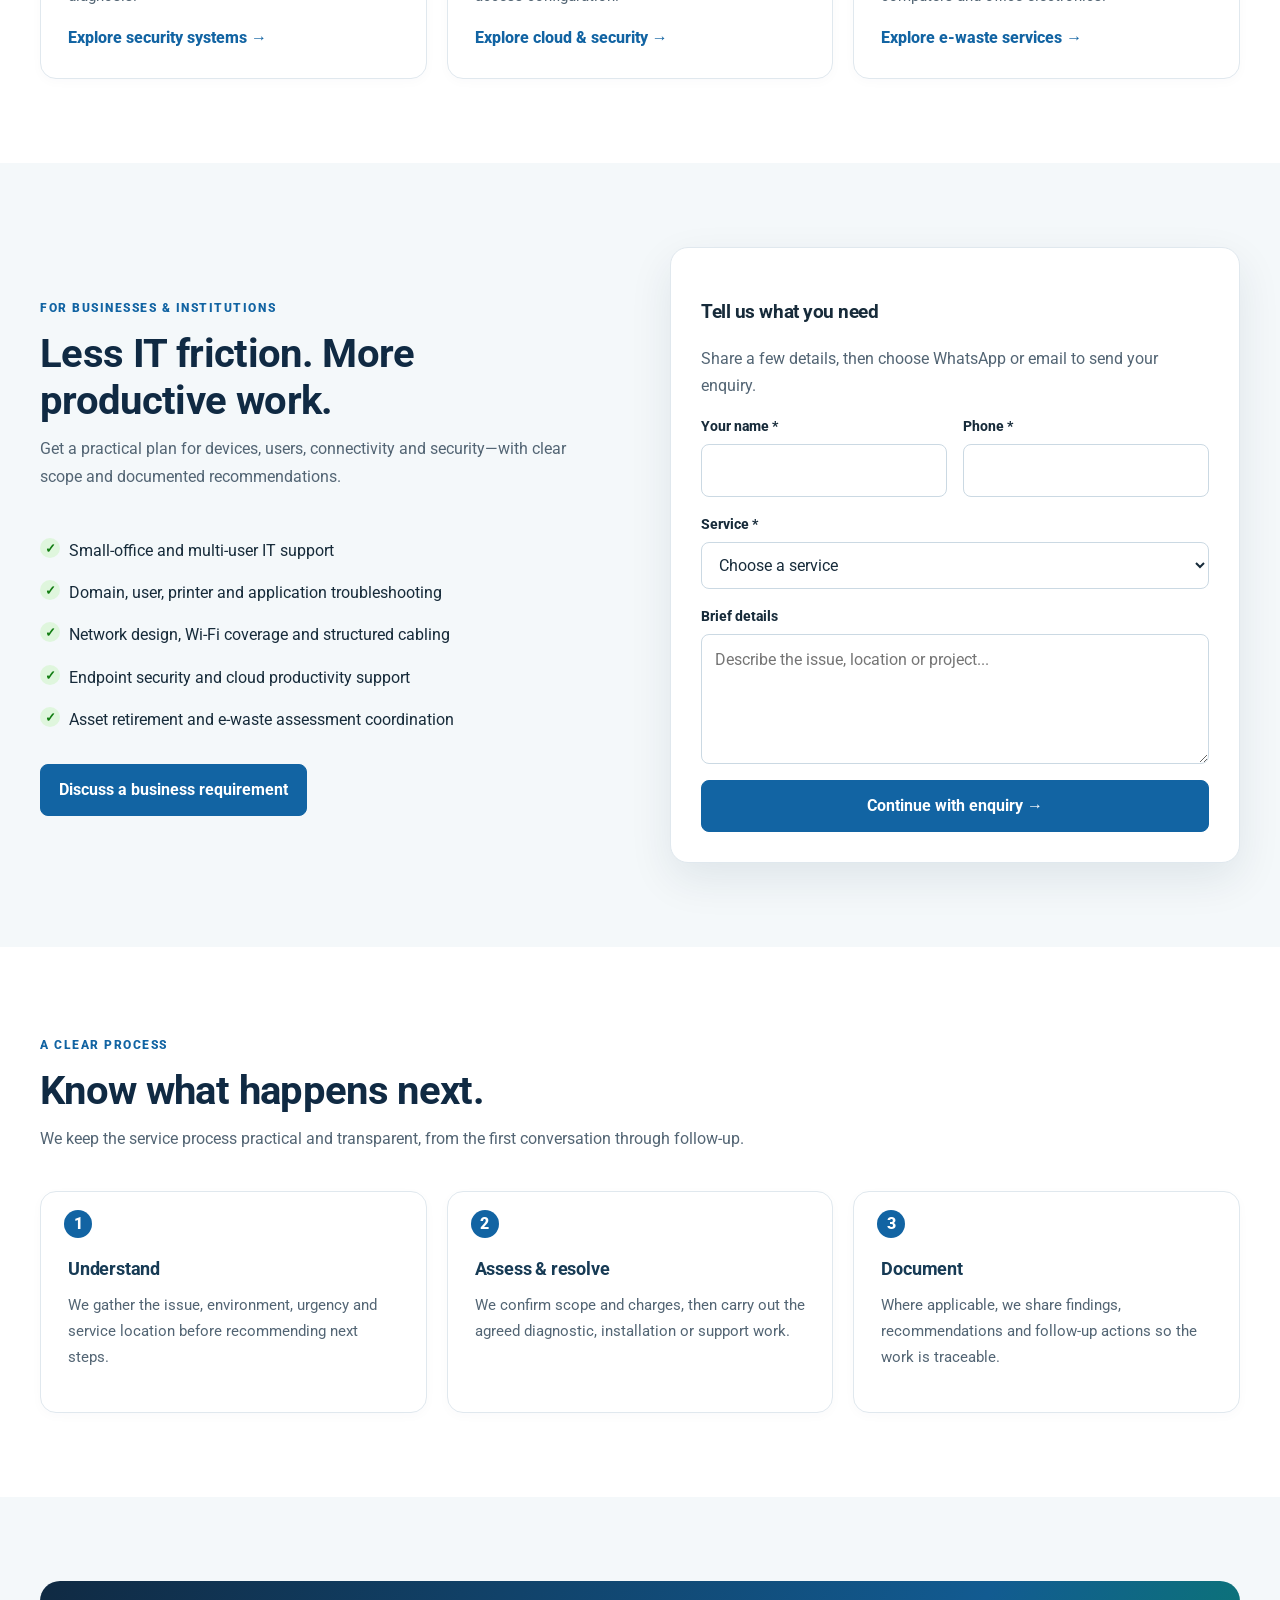
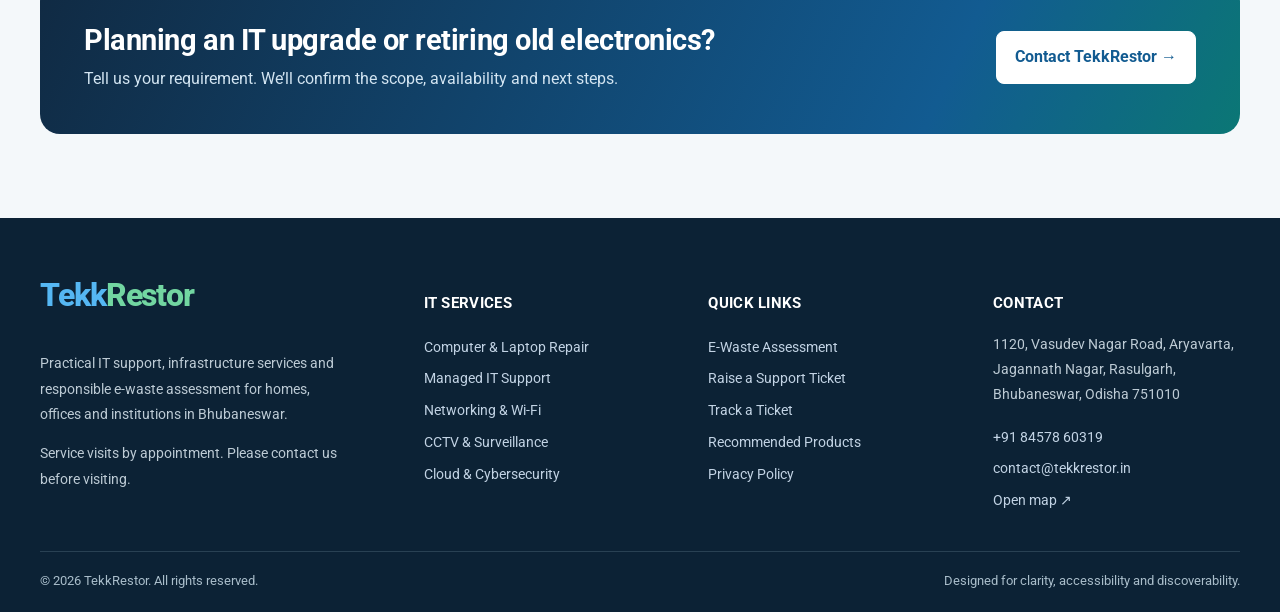
==== commit 270be9b4: "Change navigation links to relative paths Updated navigation links to use relative paths for consist" ====
--- a/index.html
+++ b/index.html
@@ -13,9 +13,9 @@
 <link href="https://fonts.googleapis.com/css2?family=Roboto:wght@400;500;600;700;800;900&display=swap" rel="stylesheet">
 </head><body>
 <div class="topbar"><div class="container"><span>Business IT support · Networking · E-waste assessment</span><span><a href="tel:+918457860319">+91 84578 60319</a> &nbsp;·&nbsp; <a href="mailto:contact@tekkrestor.in">contact@tekkrestor.in</a></span></div></div>
-<header class="site-header"><div class="container nav"><a class="brand" href="/" aria-label="TekkRestor home"><span class="tekk">Tekk</span><span class="restor">Restor</span></a><button class="menu-toggle" aria-label="Toggle navigation" aria-expanded="false">☰</button><nav class="nav-links" aria-label="Main navigation"><a href="/">Home</a><a href="/about.html">About</a><a href="/services/">Services</a><a href="/e-waste-bhubaneswar/">E-Waste</a><a href="/products.html">Products</a><a href="contact.html">/Contact</a><a class="nav-cta" href="/tickets/">Raise Ticket ↗</a></nav></div></header>
+<header class="site-header"><div class="container nav"><a class="brand" href="/" aria-label="TekkRestor home"><span class="tekk">Tekk</span><span class="restor">Restor</span></a><button class="menu-toggle" aria-label="Toggle navigation" aria-expanded="false">☰</button><nav class="nav-links" aria-label="Main navigation"><a href="./">Home</a><a href="./about.html">About</a><a href="./services/">Services</a><a href="./e-waste-bhubaneswar/">E-Waste</a><a href="./products.html">Products</a><a href="./contact.html">Contact</a><a class="nav-cta" href="./tickets/">Raise Ticket ↗</a></nav></div></header>
 <main>
-<section class="hero"><div class="container hero-grid"><div><span class="eyebrow">● Your local technology partner · Bhubaneswar</span><h1>Technology that works for your business.</h1><p>Reliable computer services, managed IT support, business networking and cybersecurity—plus responsible e-waste assessment for homes, offices and institutions in Bhubaneswar.</p><div class="actions"><a class="btn" href="/contact.html">Talk to an IT specialist ↗</a><a class="btn secondary" href="/services/">Explore services</a></div><div class="trustline"><span>Home & business support</span><span>On-site by appointment</span><span>Clear scope and communication</span></div></div>
+<section class="hero"><div class="container hero-grid"><div><span class="eyebrow">● Your local technology partner · Bhubaneswar</span><h1>Technology that works for your business.</h1><p>Reliable computer services, managed IT support, business networking and cybersecurity—plus responsible e-waste assessment for homes, offices and institutions in Bhubaneswar.</p><div class="actions"><a class="btn" href="./contact.html">Talk to an IT specialist ↗</a><a class="btn secondary" href="/services/">Explore services</a></div><div class="trustline"><span>Home & business support</span><span>On-site by appointment</span><span>Clear scope and communication</span></div></div>
 <div class="visual-card"><div class="visual-top"><strong>Your IT, thoughtfully managed.</strong><span class="live-pill">TEKKRESTOR</span></div><div class="orbit"><div style="position:relative;z-index:2;text-align:center"><svg width="100" height="100" viewBox="0 0 100 100" role="img" aria-label="Connected technology illustration"><rect x="17" y="18" width="66" height="48" rx="7" fill="none" stroke="white" stroke-width="3"/><path d="M36 81h28M50 66v15M28 34h44M28 43h25" stroke="white" stroke-width="3" stroke-linecap="round"/><circle cx="70" cy="43" r="4" fill="#7fe0c5"/></svg><div style="font-size:1.04rem;font-weight:750;letter-spacing:.02em">Support · Secure · Sustain</div></div></div><div class="metric-row"><div class="metric"><b>IT</b><span>Support</span></div><div class="metric"><b>SMB</b><span>Solutions</span></div><div class="metric"><b>♻</b><span>E-waste</span></div></div><p class="form-note">Service availability, scope and response targets are confirmed for each support arrangement.</p></div></div></section>
 <section><div class="container"><div class="section-head"><span class="kicker">WHAT WE DO</span><h2>One partner for your everyday IT needs.</h2><p>From a single laptop issue to a multi-user office network, get practical recommendations and service support tailored to your environment.</p></div><div class="cards">
 <article class="card"><div class="icon">⌘</div><h3>Computer & Laptop Repair</h3><p>Hardware diagnostics, operating-system installation, upgrades, troubleshooting and data-recovery assessment.</p><a class="text-link" href="services/computer-repair.html">Explore repair services →</a></article>
